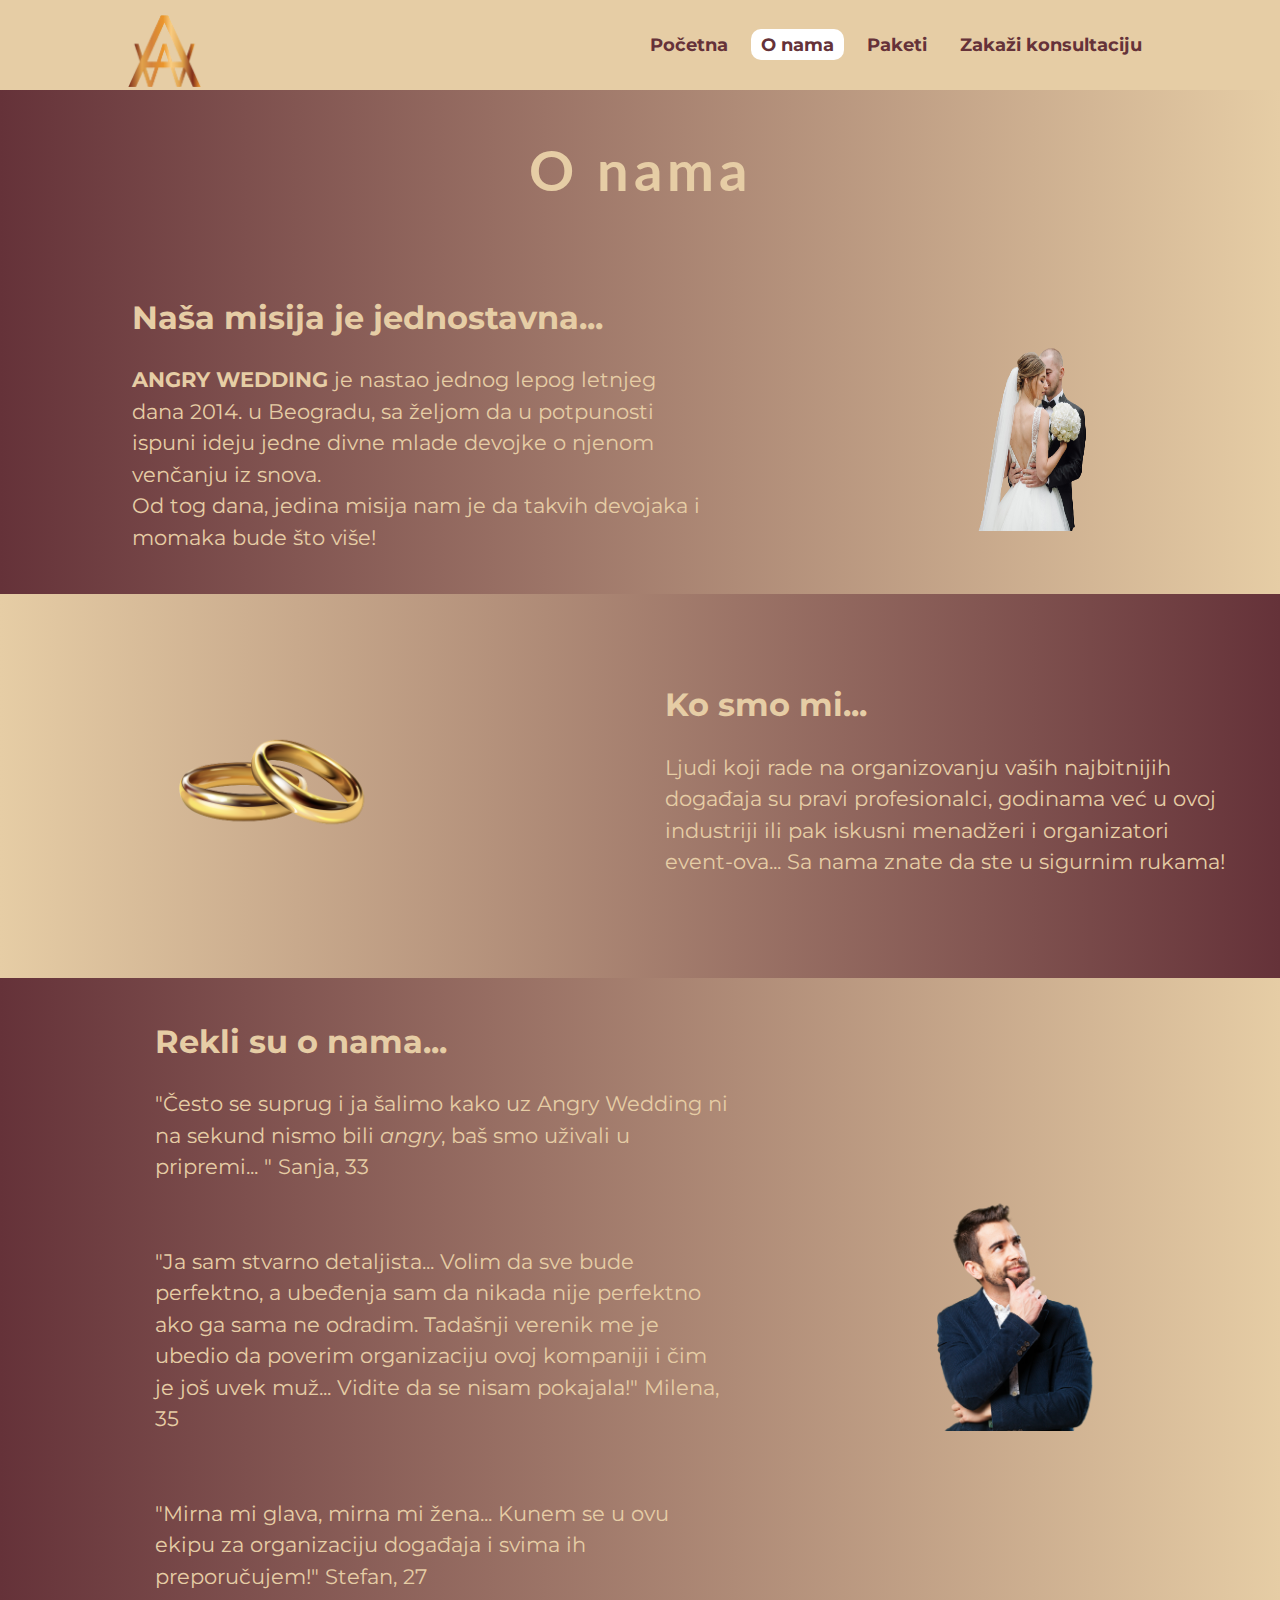
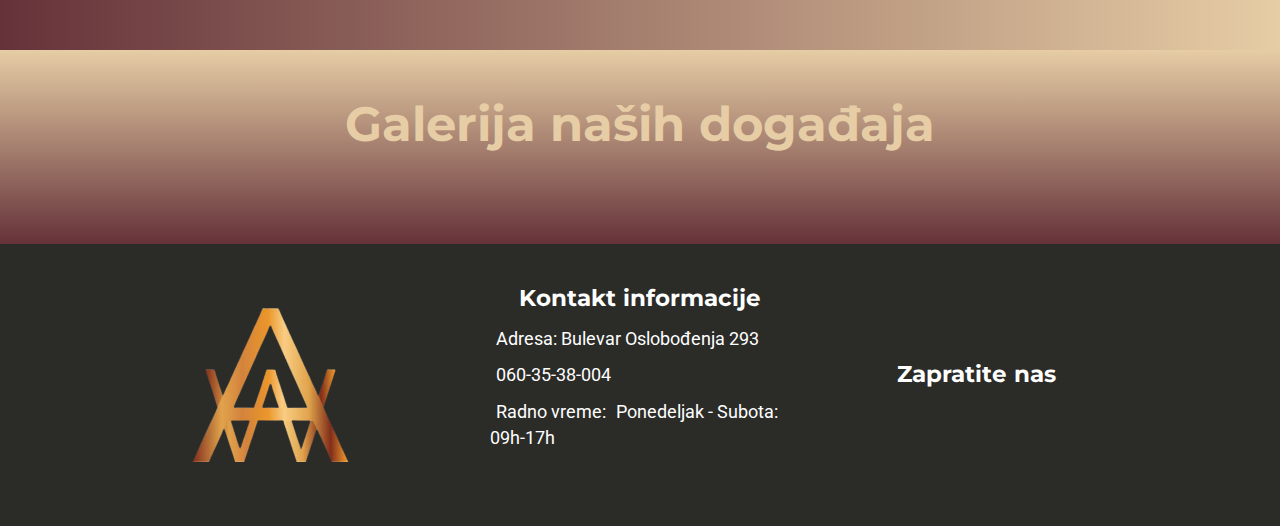
==== pages/o-nama.html @ b54315ca "Pocetna, O nama i Pkaeti stranice" ====
<!DOCTYPE html>
<html lang="en">
<head>
    <meta charset="UTF-8">
    <meta http-equiv="X-UA-Compatible" content="IE=edge">
    <meta name="viewport" content="width=device-width, initial-scale=1.0">
    <title>O nama | Angry Wedding </title>
    <link rel="shortcut icon" type="image/jpg" href="img/logo.png" />
    <link rel="stylesheet" href="../css/style.css" />

     <!-- SlidesJS Required (if responsive): Sets the page width to the device width. -->
     <meta name="viewport" content="width=device-width">
     <!-- End SlidesJS Required -->
    <!-- Sta je ovo i ovo ispod? -->

    <script src="./js/jquery-3.5.1.min.js"></script>
    <script src='https://kit.fontawesome.com/a076d05399.js'></script>

    <!-- SlidesJS Optional: If you'd like to use this design -->

    <style>
        body {
            -webkit-font-smoothing: antialiased;
            font: normal 15px/1.5 "Helvetica Neue", Helvetica, Arial, sans-serif;
            color: #333;
        }

        #slides {
            display: none
        }

        #slides .slidesjs-navigation {
            margin-top: 3px;
        }

        #slides .slidesjs-previous {
            margin-right: 5px;
            float: left;
        }

        #slides .slidesjs-next {
            margin-right: 5px;
            float: left;
        }

        .slidesjs-pagination {
            margin: 6px 0 0;
            float: right;
            list-style: none;
        }

        .slidesjs-pagination li {
            float: left;
            margin: 0 1px;
        }

        .slidesjs-pagination li a {
            display: block;
            width: 13px;
            height: 0;
            padding-top: 13px;
            background-image: url(img/pagination.png);
            background-position: 0 0;
            float: left;
            overflow: hidden;
        }

        .slidesjs-pagination li a.active,
        .slidesjs-pagination li a:hover.active {
            background-position: 0 -13px
        }

        .slidesjs-pagination li a:hover {
            background-position: 0 -26px
        }

        #slides a:link,
        #slides a:visited {
            color: #333
        }

        #slides a:hover,
        #slides a:active {
            color: #9e2020
        }

        .navbar {
            overflow: hidden;
            margin-top: 0;
        }
    </style>
    <!-- End SlidesJS Optional-->

    <!-- SlidesJS Required: These styles are required if you'd like a responsive slideshow -->
    <style>
        #slides {
            display: none
        }

        .container {
            margin: 0 auto
        }

        /* For tablets & smart phones */

        @media (max-width: 767px) {
            body {
                padding-left: 0px;
                padding-right: 0px;
            }

            .container {
                width: auto
            }
        }

        /* For smartphones */

        @media (max-width: 480px) {
            .container {
                width: auto
            }
        }

        /* For smaller displays like laptops */

        @media (min-width: 768px) and (max-width: 979px) {
            .container {
                width: 724px
            }
        }

        /* For larger displays */

        @media (min-width: 1200px) {
            .container {
                width: 1170px
            }
        }
    </style>
    <!-- SlidesJS Required: -->

</head>
<body>
    <!----------------- Navbar ----------------->
    <nav>
        <div class="logo">
            <a href="./index.html"><img src="/img/logoAW.png" alt="wedding-logo" /></a>
        </div>
        <ul class="menu">
            <li><a href="../index.html">Početna</a></li>
            <li><a href="#" class="active">O nama</a></li>
            <li><a href="../pages/paketi.html">Paketi</a></li>
            <li><a href="../pages/zakaži-konsultaciju.html">Zakaži konsultaciju</a></li>
        </ul>
        <a href="#" class="icon" onclick="myFunction()">&#x2630;</a>
    </nav>
    <!----------------- End of navbar ----------------->

    <!----------------- First section ----------------->
    <div class="div1onama">
        <h1>O nama</h1>
        <br>
        <div class="container1onama">
            <div class="container11onama">
                <h2 id="h21Div1onama">Naša misija je jednostavna...</h2>
                <br>
                <p id="p1Div1onama"><b>ANGRY WEDDING</b> je nastao jednog lepog letnjeg dana 2014. u Beogradu, sa željom
                da u potpunosti ispuni ideju jedne divne mlade devojke o njenom venčanju iz snova. <br> Od tog dana, jedina misija nam je da takvih devojaka i momaka bude što više!
                </p>
            </div>

            <div class="container12onama">
                <img src="/img/beautiful-couple-posing-their-wedding-day-removebg-preview.png">
            </div>

        </div>
    </div>
    <!----------------- End of first section ----------------->

    <!----------------- Second section ----------------->
    <div class="div2onama">
        <div class="container2onama">
            <div class="container22onama">
                <img src="/img/519-removebg-preview.png">
            </div>
            <div class="container21onama">
                <h2 id="h21Div2onama">Ko smo mi...</h2>
                <p id="p1Div2onama">
                    Ljudi koji rade na organizovanju vaših najbitnijih događaja su pravi profesionalci,
                    godinama već u ovoj industriji ili pak iskusni menadžeri i organizatori event-ova...
                    Sa nama znate da ste u sigurnim rukama!
            </div>

        </div>
    </div>
    <!----------------- End of second section ----------------->

    <!----------------- Third section ----------------->
    <div class="div3onama">

        <div class="container3onama">
            <div class="container31onama">
                <h2 id="h21Div3onama">Rekli su o nama...</h2>
                <br>
                <p id="p1Div3onama">
                   "Često se suprug i ja šalimo kako uz Angry Wedding ni na sekund nismo bili <i>angry</i>,
                   baš smo uživali u pripremi... " Sanja, 33
                   <br><br><br>
                   "Ja sam stvarno detaljista... Volim da sve bude perfektno, a ubeđenja sam da nikada nije perfektno ako ga sama ne odradim.
                   Tadašnji verenik me je ubedio da poverim organizaciju ovoj kompaniji i čim je još uvek muž... Vidite da se nisam pokajala!" Milena, 35
                    <br><br><br>
                    "Mirna mi glava, mirna mi žena... Kunem se u ovu ekipu za organizaciju događaja i svima ih preporučujem!" Stefan, 27
                
                </p>
            </div>
            <div class="container32onama">
                <img src="/img/serious-man-thinking-removebg-preview.png">
            </div>


        </div>
    </div>
    <!----------------- End of third section ----------------->

    <!----------------- Fourth section ----------------->
    <div class="div4onama">
        <h2 id="h21Div4onama">Galerija naših događaja</h2>
        <!-- SlidesJS Required: Start Slides -->
        <!-- The container is used to define the width of the slideshow -->
        <div class="container">
            <div id="slides">
                <img src="/img/galerija1.jpg">
                <img src="/img/galerija2.jpg">
                <img src="/img/galerija3.jpg">
                <img src="/img/galerija4.jpg">

                <a href="#" class="slidesjs-previous slidesjs-navigation"><i class="fas fa-chevron-left"></i></a>
                <a href="#" class="slidesjs-next slidesjs-navigation"><i class="fas fa-chevron-right"></i></a>
            </div>
        </div>

        <br><br>
        <!-- End SlidesJS Required: Start Slides -->

    </div>
    <!----------------- End of fourth section ----------------->

   <!----------------- Footer ----------------->
   <footer>
    <div class="footer-container">
        <div class="col col-flex">  
            <img class="img-footer" src="/img/logoAW.png" alt="angryWedding-logo">
        </div>
        <div class="col col-contact col-flex1">
            <h2>Kontakt informacije</h2>
            <ul class="list-footer">
                <li>
                    <i class="fa fa-map-marker-alt"></i>
                    <span>Adresa: Bulevar Oslobođenja 293</span> 
                </li>
                <li>
                    <i class="fa fa-phone-alt"></i>
                    <span><a href="tel:+3816503538004">060-35-38-004</a></span>
                </li>
                <li>
                    <i class="fa fa-clock"></i>
                    <span>Radno vreme: <span>Ponedeljak - Subota: 09h-17h<br><span style="padding-left: 39%;"></span></span>
                </span>
                    
                </li>
            </ul>
        </div> 
        <div class="col col-flex1">
            <h2>Zapratite nas</h2>
            <div class="col-flex full">
                <a href="https://www.facebook.com/" target="_blank"><i
          class="fab fa-facebook-square icon fa-2x" ></i></a>
                <a href="https://www.instagram.com/" target="_blank"><i
          class="fab fa-instagram icon fa-2x"></i></a>
                <a href="https://www.twitter.com/" target="_blank"><i class="fab fa-twitter-square icon fa-2x"></i></a>
                <a href="https://www.youtube.com/" target="_blank"><i class="fab fa-youtube-square icon fa-2x"></i></a>
            </div>
        </div>
    </div>
                
</footer>
<!----------------- End of footer ----------------->

<!-- SlidesJS Required: Initialize SlidesJS with a jQuery doc ready -->
<script>
    $(function () {
        $('#slides').slidesjs({
            width: 940,
            height: 528,
            navigation: false
        });
    });
</script>
<!-- End SlidesJS Required -->

<script src="./js/main.js"></script>

</body>

</html>
---- css/style.css ----
@import url('https://fonts.googleapis.com/css2?family=Montserrat&display=swap');
@import url('https://fonts.googleapis.com/css2?family=Roboto&display=swap');
@import url('https://fonts.googleapis.com/css2?family=Open+Sans&display=swap');
@import url('https://fonts.googleapis.com/css2?family=Lato&display=swap');
* {
    margin: 0;
    padding: 0;
    box-sizing: border-box;
}

/* ================================NAVBAR====================================== */

nav {
    display: flex;
    justify-content: space-between;
    align-items: center;
    padding: 0 10%;
    position: sticky;
    top: 0;
    height: 10vh;
    background-color: #e6cda5;
    z-index: 11;
}

.logo img {
    cursor: pointer;
    min-height: 10vh;
    max-height: 10vh;
    padding-top: 20%;
}

.menu {
    width: 40vw;
    display: flex;
    justify-content: space-between;
    align-items: center;
}

.menu li {
    font-family: 'Montserrat', sans-serif;
    font-weight: 700;
    font-size: 1.1rem;
    list-style: none;
}

.menu li a {
    text-decoration: none;
    color: #653239;
    transition: .5s;
    padding: 5px 10px;
    border-radius: 10px;
}

.menu li a.active,
.menu li a:hover {
    background:#fff;
    color: #653239;
}

nav .icon {
    display: none;
}

/* ================================ KRAJ NAVBAR ====================================== */

/* ================================ INDEX.HTML ====================================== */

/* ---------- First section ---------- */

.section1 {
    width: 100%;
    height: 100vh;
    display: flex;
    justify-content: center;
    background: url('../img/background.jpg');
    background-size: cover;
    background-repeat: no-repeat;
    background-position: auto;
}

.left {
    flex: 1;
    display: flex;
    justify-content: center;
    flex-direction: column;
    padding-left: 10%;
}

.text {
    font-family: 'Montserrat', sans-serif;
    background: #e6cda5; opacity:0.8;
    color: rgb(9, 9, 9);
    font-size: 2.5rem;
    font-weight: 600;
    letter-spacing: 1px;
    text-shadow: 2px 2px rgba(255, 255, 255, 0.2);
}

.btnFirstSection {
    width: 20%;
    margin-top: 4%;
    font-size: 1.9rem;
    padding: 0.5rem 2rem;
    font-family: 'Montserrat', sans-serif;
    font-weight: 600;
    letter-spacing: 0.1rem;
    border-radius: 10px;
    border: none;
    background-color: #e6cda5;
}

.btnFirstSection:hover {
    border: 1px solid rgb(90, 90, 90);
    background-color: #fff;
    box-shadow: 0px 1px 1px 1px rgb(151, 150, 150);
    cursor: pointer;
    transform: scale(1.1);
    transition-duration: 0.5s;
}

button a {
    text-decoration: none;
    color: #653239;
}

/* ---------- End of first section ---------- */

/* ---------- Second section ---------- */

.section2 h1 {
    font-size: 2.5rem;
    text-align: center;
    padding-top: 5%;
    padding-bottom: 5%;
    font-family: 'Roboto', sans-serif;
    letter-spacing: 0.3rem;
}

.container2 {
    max-width: 100vw;
    height: auto;
    display: flex;
    justify-content: space-between;
    align-items: center;
    z-index: 1;
    padding-left: 10%;
    padding-right: 10%;
    margin-bottom: 5%;
    flex-wrap: wrap;
}

.card {
    display: flex;
    justify-content: center;
    flex-direction: column;
    align-items: center;
    border-radius: 20px;
    background-color: #e6cda5;
}

.card img {
    padding: 5%;
    border-radius: 2rem;
}

.card h2 {
    padding: 10% 0;
    font-family: 'Montserrat', sans-serif;
    font-size: 1.7rem;
}

/* ---------- End of second section ---------- */

/* ---------- Third section ---------- */

.section3 {
    height: max-content;
    background-color:#e6cda5;
}

.container3 {
    display: flex;
    justify-content: space-around;
    align-items: center;
    flex-direction: row;
    padding-left: 10%;
    padding-bottom: 5%;
    flex-wrap: wrap;
}

.section3 h1 {
    font-size: 3rem;
    text-align: center;
    font-family: 'Lato', sans-serif;
    letter-spacing: 0.3rem;
    padding-bottom: 5%;
    padding-top: 5%;
}

.contact {
    width: 25%;
}

.contact form {
    display: flex;
    flex-direction: column;
    justify-content: space-between;
    align-items: flex-start;
}

.input , #contact-name{
    border: none;
    border-bottom: 1px solid #000;
    width: 100%;
    line-height: 1.7rem;
    font-size: 1.3rem;
    background-color: transparent;
}

.input:focus {
    outline: none;
    background: linear-gradient(0deg, rgba(177, 113, 219, .35) 2%, rgba(177, 113, 219, .30) 48%, rgba(177, 113, 219, .25) 100%);
    border-radius: 5px;
}

.contact form label {
    font-size: 1.3rem;
    margin-top: 5%;
    margin-bottom: 2%;
    font-family: 'Montserrat', sans-serif;
}

.contact form textarea {
    resize: none;
    background-color: #cacaca;
    border: none;
    border-radius: 10px;
    outline: none;
    font-size: 1.5rem;
    padding: 5%;
}

.btnContact {
    margin: auto;
    margin-top: 5%;
    padding: 3% 20%;
    border-radius: 10px;
    border: 1px solid #000;
    text-transform: uppercase;
    transition: color 0.3s, background-color 0.3s;
    font-size: 1.2rem;
    font-family: 'Montserrat', sans-serif;
    font-weight: 600;
    letter-spacing: 0.2rem;
    cursor: pointer;
}

.btnContact:hover {
    background-color: rgb(1, 182, 16);
    color: #000;
}

.map {
    display: flex;
    flex-direction: column;
    align-content: flex-start;
    align-items: center;
}

.map h2 {
    text-align: center;
    font-family: 'Montserrat', sans-serif;
    margin-bottom: 5%;
    padding-top: 0;
    font-size: 1.7rem;
}

/* ---------- End of third section ---------- */

/* ============================ KRAJ ZA INDEX.HTML======================== */

/* ========================== FOOTER ==================================*/

footer {
    height: max-content;
}

.footer-container {
    height: 100%;
    background-color: #2b2b28;
    display: flex;
    justify-content: space-between;
    align-items: center;
    padding: 3% 15%;
    color: #fff;
}

.col {
    width: 25%;
    height: 50%;
}

.col-flex {
    display: flex;
    justify-content: space-between;
    align-items: center;
}

.img-footer {
    width: 70%;
    height: 100%;
}

.list-footer {
    width: 67%;
}

.list-footer li {
    list-style: none;
    margin-bottom: 10px;
}

.list-footer li span {
    padding-left: 2%;
    font-family: 'Roboto', sans-serif;
    font-size: 1.1rem;
}

.list-footer li span a {
    text-decoration: none;
    color: #fff;
}

.icon {
    width: 100%;
    color: #fff;
    flex-basis: auto;
}

.full {
    padding-top: 5%;
    width: 80%;
}

.col-contact {
    flex-grow: 1.5;
}

.col-flex1 {
    display: flex;
    justify-content: center top;
    flex-direction: column;
    align-items: center;
}

.col h2 {
    margin-bottom: 10px;
    font-family: 'Montserrat', sans-serif;
}

/* ========================== KRAJ FOOTER ==================================*/

/* ========================= O-NAMA.HTML ============================ */

.div1onama{
    margin-top: 0;
    margin-bottom: 0;
    background-image: linear-gradient(90deg, #653239 0%, #e6cda5 100%);
    height: auto;
}
.div1onama h1{
    margin: 0;
    text-align: center;
    font-family: 'Lato', sans-serif;
    letter-spacing: 0.3rem;
    font-size: 3.5rem;
    color: #e6cda5;
    margin-bottom: 0;
    padding: 3% 0%;
}
.container1onama{
    display: flex;
    justify-content:space-around ;
    align-items: center;
    margin-top: 0;
    margin-left: 0;
    flex-wrap: wrap;
    margin-top: 0;
    max-height: 100%;
    min-width: 100%;
    max-width: 100%;
}
.container11onama{
    width:40%;
    height: 100%;
}
.container12onama img{
  width: 15rem;
  height: 15rem;
  padding-bottom: 8%;
}
#h21Div1onama{
    font-family: "Montserrat",sans-serif;
    padding-top:4% ;
    font-size: 32px;
    color: #e6cda5;
    margin-bottom: 0%;
}
#p1Div1onama{
    font-family: "Montserrat",sans-serif;
    font-size: 21px;
    color: #e6cda5;
    width: 45vw;
    margin-top:0px;
    padding-bottom: 8%;
}
.div2onama{
    background-image: linear-gradient(270deg, #653239 0%, #e6cda5 100%);
    margin: 0;
    margin-top: 0;
    height: auto;
}
.container2onama{
    display: flex;
    justify-content:space-evenly ;
    align-items: center;
    margin-top: 0;
    flex-wrap: wrap-reverse;

}
#h21Div2onama{
    font-family: "Montserrat",sans-serif;
    margin-top:0 ;
    margin-bottom: 4%;
    margin-left: 20%;
    font-size: 32px;
    color: #e6cda5;
    padding-top: 15%;
}  
.container2onama img{
    position: static;
    width: 15rem;
    height: 15rem;
    border-radius: 20px;   
}
#p1Div2onama{
    font-family: "Montserrat",sans-serif;
    margin-top:0 ;
    margin-left: 20%;
    font-size: 21px;
    width: 45vw;
    color: #e6cda5;
    padding-bottom: 50px;
    margin-bottom: 50px;
}
.div3onama{
    margin-top: 0;
    margin-bottom: 0;
    background-image: linear-gradient(90deg, #653239 0%, #e6cda5 100%);
    height: auto;
}
.container3onama {
    display: flex;
    justify-content:space-evenly ;
    align-items: center;
    margin-top: 0;
    flex-wrap: wrap;
}
.container3onama img{
    width: 15rem;
    height: 15rem;
}
#h21Div3onama{
    font-family: "Montserrat",sans-serif;
    margin-top: 0; 
    font-size: 32px;
    color: #e6cda5;
    padding-top: 7%;   
}
#p1Div3onama{
    font-family: "Montserrat",sans-serif;
    font-size: 21px;
    color: #e6cda5;
    width: 45vw;
    margin-bottom: 0;
    padding-bottom: 10%;
}
.div4onama{
    margin-top: 0;
    height: auto;
    background-image:linear-gradient(to top, #653239 0%, #e6cda5 100%);
}
#h21Div4onama{
    font-family: "Montserrat",sans-serif;
    text-align: center;
    font-size: 3rem;
    margin-top: 0;
    color: #e6cda5;
    padding: 3% 0;
}

/* ==================================== KRAJ ZA O-NAMA.HTML ======================================= */

/* ==================================== POCETAK PAKETI.HTML ======================================= */

.paketi-body {
    background-image: url("../img/soft-vintage-gradient-blur-background-with-pastel-colored-well-use-as-studio-room-product-presentation-banner.jpg");
    background-position: center;
    background-size: cover;
}

.paketi {
    text-align: center;
    font-family: 'Montserrat', sans-serif;
    letter-spacing: 0.3rem;
    font-size: 3rem;
    padding-top: 5vh;
}
.container-paketi {
    background: #e6cda5;
    display: flex;
    justify-content: space-around;
    align-items: center;
    flex-direction: row;
    margin: 5% 15%;
    border-radius: 10px;
    height: 450px;
}

.container-paketi img {
    width: 30%;
    margin: 30% 0;
}

.desc {
    display: flex;
    justify-content: right;
    align-items: flex-start;
    flex-direction: column;
    width: 60%;
}

.desc h2 {
    font-family: "Montserrat", sans-serif;
    font-size: 2rem;
    color: #653239;
    letter-spacing: 0.3rem  ;
}

.desc p {
    font-family: "Montserrat", sans-serif;
    font-size: 1.4rem;
    padding: 4% 0;
    color: #653239;
}

.desc button {
    font-family: "Montserrat", sans-serif;
    font-size: 1.2rem;
    font-weight: 600;
    padding: 1.5% 4%;
    border-radius: 10px;
    border: none;
    outline: none;
    cursor: pointer;
    background: #653239;
}

.desc button:hover {
    background: #000;
    border: 1px solid #000;
    transform: scale(1.1);
    transition-duration: 0.5s;
}

.desc button a {
    text-decoration: none;
    color: #e6cda5;
}

/* ==================================== KRAJ PAKETI.HTML ======================================= */
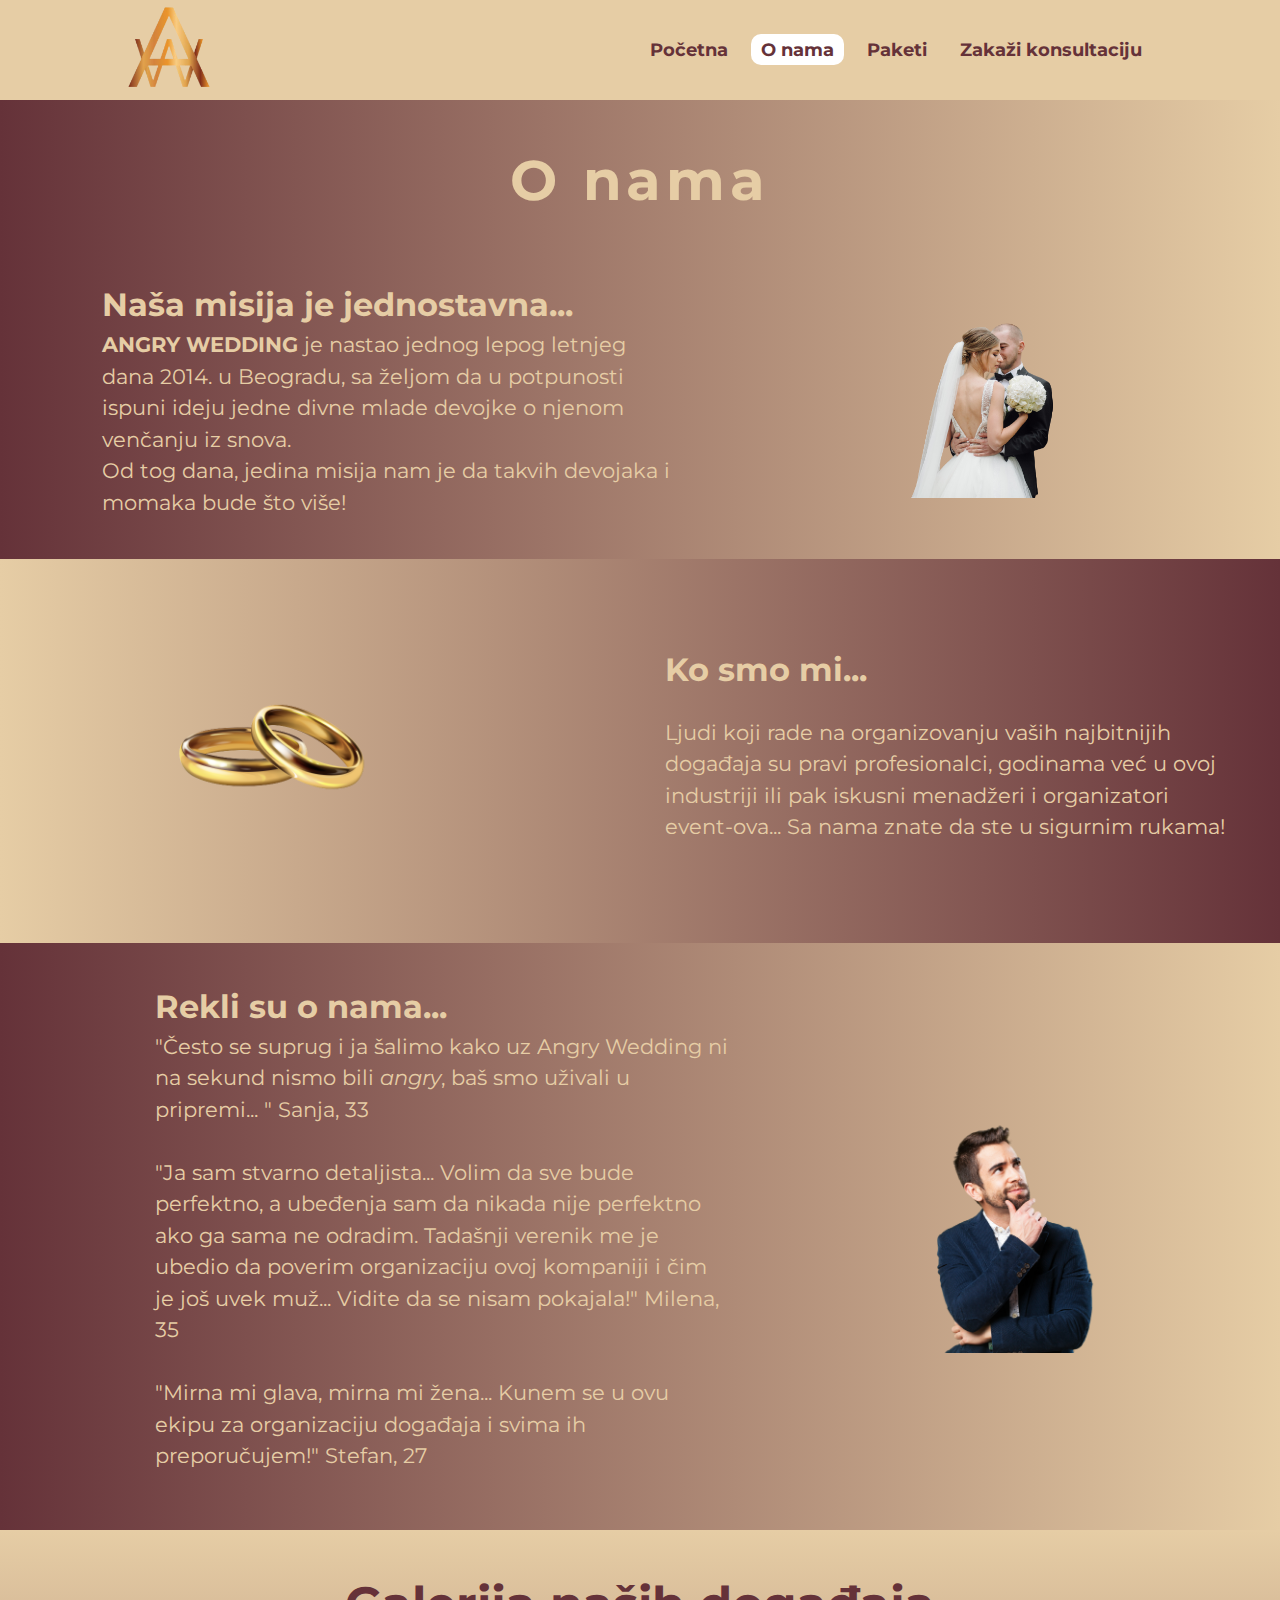
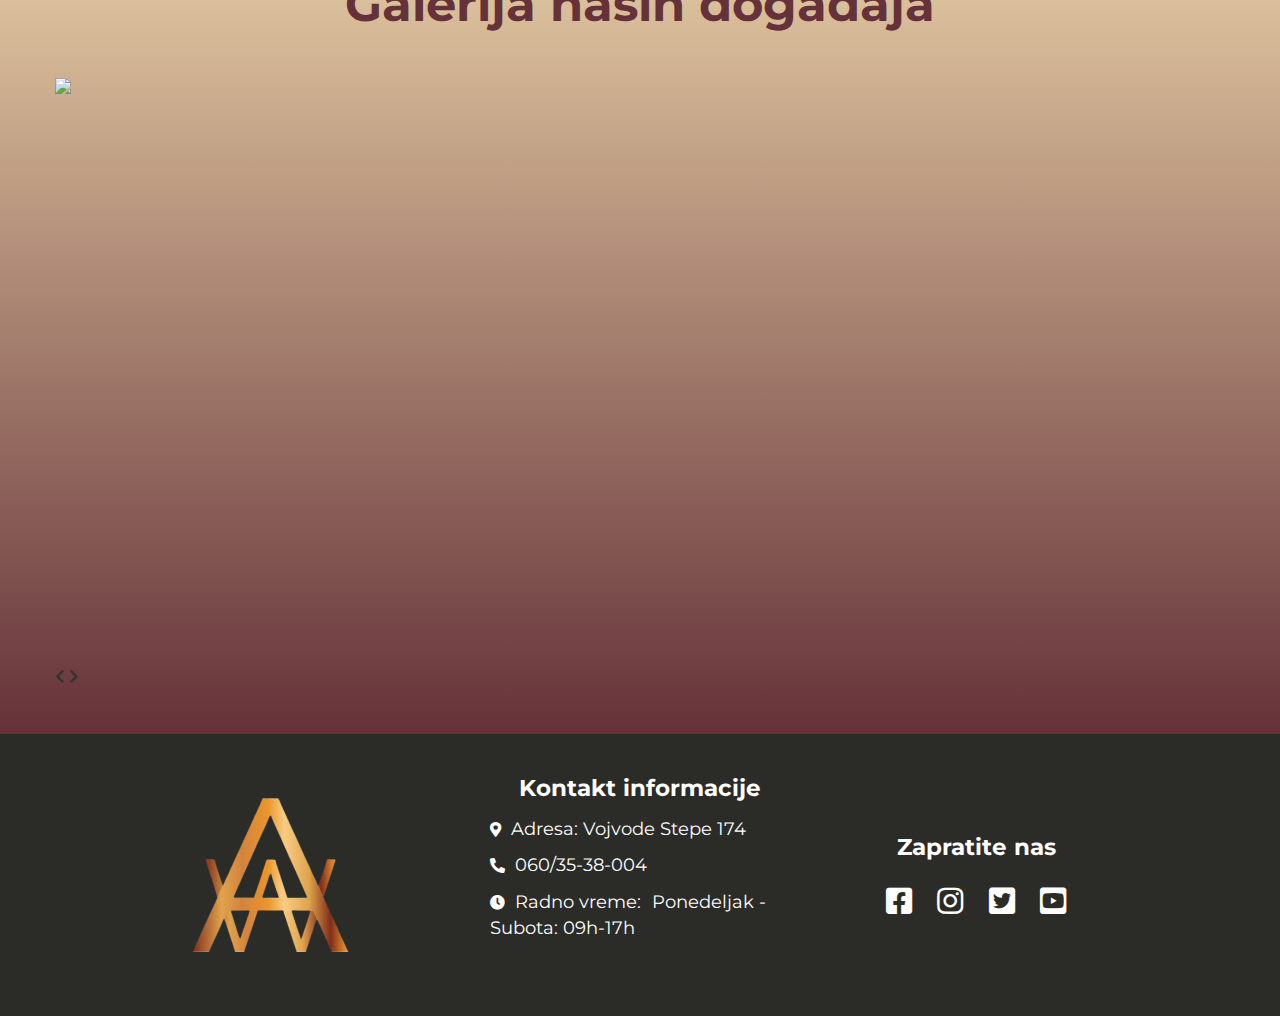
==== commit b61dbef5: "Zavrsen ceo sajt" ====
--- a/pages/o-nama.html
+++ b/pages/o-nama.html
@@ -5,15 +5,16 @@
     <meta http-equiv="X-UA-Compatible" content="IE=edge">
     <meta name="viewport" content="width=device-width, initial-scale=1.0">
     <title>O nama | Angry Wedding </title>
-    <link rel="shortcut icon" type="image/jpg" href="img/logo.png" />
+    <link rel="shortcut icon" type="image/jpg" href="../img/logoAW.png" />
     <link rel="stylesheet" href="../css/style.css" />
-
-     <!-- SlidesJS Required (if responsive): Sets the page width to the device width. -->
-     <meta name="viewport" content="width=device-width">
-     <!-- End SlidesJS Required -->
-    <!-- Sta je ovo i ovo ispod? -->
-
-    <script src="./js/jquery-3.5.1.min.js"></script>
+    <link rel="stylesheet" href="https://pro.fontawesome.com/releases/v5.10.0/css/all.css" />
+    <script src="https://code.jquery.com/jquery-3.6.3.min.js" integrity="sha256-pvPw+upLPUjgMXY0G+8O0xUf+/Im1MZjXxxgOcBQBXU=" crossorigin="anonymous"></script>
+
+    <!-- SlidesJS Required (if responsive): Sets the page width to the device width. -->
+    <meta name="viewport" content="width=device-width">
+    <!-- End SlidesJS Required -->
+
+    <script src="../js/jquery-3.6.3.min.js"></script>
     <script src='https://kit.fontawesome.com/a076d05399.js'></script>
 
     <!-- SlidesJS Optional: If you'd like to use this design -->
@@ -142,29 +143,31 @@
 
 </head>
 <body>
-    <!----------------- Navbar ----------------->
+    <!-- ------ --> 
     <nav>
         <div class="logo">
-            <a href="./index.html"><img src="/img/logoAW.png" alt="wedding-logo" /></a>
+            <a href="./index.html"><img class="nav-logo" src="/img/logoAW.png" alt="wedding-logo" /></a>
         </div>
         <ul class="menu">
-            <li><a href="../index.html">Početna</a></li>
-            <li><a href="#" class="active">O nama</a></li>
-            <li><a href="../pages/paketi.html">Paketi</a></li>
-            <li><a href="../pages/zakaži-konsultaciju.html">Zakaži konsultaciju</a></li>
+            <li><a class="nav-link" href="../index.html">Početna</a></li>
+            <li><a href="#" class="nav-link active">O nama</a></li>
+            <li><a class="nav-link" href="../pages/paketi.html">Paketi</a></li>
+            <li><a class="nav-link" href="../pages/zakaži-konsultaciju.html">Zakaži konsultaciju</a></li>
         </ul>
-        <a href="#" class="icon" onclick="myFunction()">&#x2630;</a>
+        <div id="hamburger">
+            <span class="bar"></span>
+            <span class="bar"></span>
+            <span class="bar"></span>
+        </div>
     </nav>
-    <!----------------- End of navbar ----------------->
-
-    <!----------------- First section ----------------->
+    <!-- ------ --> 
+
+    <!-- ------ --> 
     <div class="div1onama">
         <h1>O nama</h1>
-        <br>
         <div class="container1onama">
             <div class="container11onama">
                 <h2 id="h21Div1onama">Naša misija je jednostavna...</h2>
-                <br>
                 <p id="p1Div1onama"><b>ANGRY WEDDING</b> je nastao jednog lepog letnjeg dana 2014. u Beogradu, sa željom
                 da u potpunosti ispuni ideju jedne divne mlade devojke o njenom venčanju iz snova. <br> Od tog dana, jedina misija nam je da takvih devojaka i momaka bude što više!
                 </p>
@@ -176,9 +179,9 @@
 
         </div>
     </div>
-    <!----------------- End of first section ----------------->
-
-    <!----------------- Second section ----------------->
+    <!-- ------ --> 
+
+    <!-- ------ --> 
     <div class="div2onama">
         <div class="container2onama">
             <div class="container22onama">
@@ -194,22 +197,20 @@
 
         </div>
     </div>
-    <!----------------- End of second section ----------------->
-
-    <!----------------- Third section ----------------->
+    <!-- ------ --> 
+
+    <!-- ------ --> 
     <div class="div3onama">
 
         <div class="container3onama">
             <div class="container31onama">
                 <h2 id="h21Div3onama">Rekli su o nama...</h2>
-                <br>
                 <p id="p1Div3onama">
-                   "Često se suprug i ja šalimo kako uz Angry Wedding ni na sekund nismo bili <i>angry</i>,
-                   baš smo uživali u pripremi... " Sanja, 33
-                   <br><br><br>
+                   "Često se suprug i ja šalimo kako uz Angry Wedding ni na sekund nismo bili <i>angry</i>, baš smo uživali u pripremi... " Sanja, 33
+                   <br><br>
                    "Ja sam stvarno detaljista... Volim da sve bude perfektno, a ubeđenja sam da nikada nije perfektno ako ga sama ne odradim.
                    Tadašnji verenik me je ubedio da poverim organizaciju ovoj kompaniji i čim je još uvek muž... Vidite da se nisam pokajala!" Milena, 35
-                    <br><br><br>
+                    <br><br>
                     "Mirna mi glava, mirna mi žena... Kunem se u ovu ekipu za organizaciju događaja i svima ih preporučujem!" Stefan, 27
                 
                 </p>
@@ -221,19 +222,19 @@
 
         </div>
     </div>
-    <!----------------- End of third section ----------------->
-
-    <!----------------- Fourth section ----------------->
+    <!-- ------ --> 
+
+    <!-- ------ --> 
     <div class="div4onama">
         <h2 id="h21Div4onama">Galerija naših događaja</h2>
         <!-- SlidesJS Required: Start Slides -->
         <!-- The container is used to define the width of the slideshow -->
         <div class="container">
             <div id="slides">
-                <img src="/img/galerija1.jpg">
-                <img src="/img/galerija2.jpg">
-                <img src="/img/galerija3.jpg">
-                <img src="/img/galerija4.jpg">
+                <img src="../img/galerija1.jpg">
+                <img src="../img/galerija2.jpg">
+                <img src="../img/galerija3.jpg">
+                <img src="../img/galerija4.jpg">
 
                 <a href="#" class="slidesjs-previous slidesjs-navigation"><i class="fas fa-chevron-left"></i></a>
                 <a href="#" class="slidesjs-next slidesjs-navigation"><i class="fas fa-chevron-right"></i></a>
@@ -244,24 +245,24 @@
         <!-- End SlidesJS Required: Start Slides -->
 
     </div>
-    <!----------------- End of fourth section ----------------->
-
-   <!----------------- Footer ----------------->
+    <!-- ------ --> 
+
+   <!-- ------ --> 
    <footer>
     <div class="footer-container">
         <div class="col col-flex">  
-            <img class="img-footer" src="/img/logoAW.png" alt="angryWedding-logo">
+            <img class="img-footer" src="../img/logoAW.png" alt="angryWedding-logo">
         </div>
         <div class="col col-contact col-flex1">
             <h2>Kontakt informacije</h2>
             <ul class="list-footer">
                 <li>
                     <i class="fa fa-map-marker-alt"></i>
-                    <span>Adresa: Bulevar Oslobođenja 293</span> 
+                    <span>Adresa: Vojvode Stepe 174</span> 
                 </li>
                 <li>
                     <i class="fa fa-phone-alt"></i>
-                    <span><a href="tel:+3816503538004">060-35-38-004</a></span>
+                    <span>060/35-38-004</span>
                 </li>
                 <li>
                     <i class="fa fa-clock"></i>
@@ -285,21 +286,21 @@
     </div>
                 
 </footer>
-<!----------------- End of footer ----------------->
+<!-- ------ --> 
 
 <!-- SlidesJS Required: Initialize SlidesJS with a jQuery doc ready -->
 <script>
     $(function () {
         $('#slides').slidesjs({
-            width: 940,
-            height: 528,
+            width: 200,
+            height: 100,
             navigation: false
         });
     });
 </script>
 <!-- End SlidesJS Required -->
 
-<script src="./js/main.js"></script>
+<script src="../js/main.js"></script>
 
 </body>
 
--- a/css/style.css
+++ b/css/style.css
@@ -1,11 +1,12 @@
 @import url('https://fonts.googleapis.com/css2?family=Montserrat&display=swap');
-@import url('https://fonts.googleapis.com/css2?family=Roboto&display=swap');
-@import url('https://fonts.googleapis.com/css2?family=Open+Sans&display=swap');
-@import url('https://fonts.googleapis.com/css2?family=Lato&display=swap');
 * {
     margin: 0;
     padding: 0;
     box-sizing: border-box;
+    font-family: 'Montserrat', sans-serif;
+}
+body {
+    position: relative;
 }
 
 /* ================================NAVBAR====================================== */
@@ -15,21 +16,21 @@
     justify-content: space-between;
     align-items: center;
     padding: 0 10%;
+    /* Kad ses skroluje da ostane gore zalepljeno */
     position: sticky;
     top: 0;
-    height: 10vh;
     background-color: #e6cda5;
     z-index: 11;
-}
-
-.logo img {
+    min-height: 100px;
+}
+
+.nav-logo {
     cursor: pointer;
-    min-height: 10vh;
-    max-height: 10vh;
-    padding-top: 20%;
+    height: 80px;
 }
 
 .menu {
+    /* viewport width - 40 unita sirine ekrana */
     width: 40vw;
     display: flex;
     justify-content: space-between;
@@ -37,13 +38,14 @@
 }
 
 .menu li {
-    font-family: 'Montserrat', sans-serif;
     font-weight: 700;
     font-size: 1.1rem;
+    /* Da nema bullet point */
     list-style: none;
 }
 
 .menu li a {
+    /* Da ne bude podvuceno */
     text-decoration: none;
     color: #653239;
     transition: .5s;
@@ -54,18 +56,25 @@
 .menu li a.active,
 .menu li a:hover {
     background:#fff;
-    color: #653239;
-}
-
-nav .icon {
+}
+
+#hamburger {
     display: none;
-}
-
-/* ================================ KRAJ NAVBAR ====================================== */
+    cursor: pointer;
+}
+
+.bar {
+    display: block;
+    width: 40px;
+    height: 5px;
+    margin: 8px auto;
+    transition: all 0.3s ease;
+    background-color: white;
+}
 
 /* ================================ INDEX.HTML ====================================== */
 
-/* ---------- First section ---------- */
+/* ----- */
 
 .section1 {
     width: 100%;
@@ -79,7 +88,6 @@
 }
 
 .left {
-    flex: 1;
     display: flex;
     justify-content: center;
     flex-direction: column;
@@ -87,21 +95,20 @@
 }
 
 .text {
-    font-family: 'Montserrat', sans-serif;
-    background: #e6cda5; opacity:0.8;
+    background: #e6cda5; 
+    opacity:0.8;
     color: rgb(9, 9, 9);
-    font-size: 2.5rem;
+    font-size: 1.7rem;
     font-weight: 600;
     letter-spacing: 1px;
-    text-shadow: 2px 2px rgba(255, 255, 255, 0.2);
+    padding: 20px 30px;
 }
 
 .btnFirstSection {
-    width: 20%;
+    width: 30%;
     margin-top: 4%;
-    font-size: 1.9rem;
-    padding: 0.5rem 2rem;
-    font-family: 'Montserrat', sans-serif;
+    font-size: 1.6rem;
+    padding: 0.8rem 2rem;
     font-weight: 600;
     letter-spacing: 0.1rem;
     border-radius: 10px;
@@ -110,12 +117,8 @@
 }
 
 .btnFirstSection:hover {
-    border: 1px solid rgb(90, 90, 90);
     background-color: #fff;
-    box-shadow: 0px 1px 1px 1px rgb(151, 150, 150);
     cursor: pointer;
-    transform: scale(1.1);
-    transition-duration: 0.5s;
 }
 
 button a {
@@ -123,29 +126,24 @@
     color: #653239;
 }
 
-/* ---------- End of first section ---------- */
-
-/* ---------- Second section ---------- */
+/* ----- */
 
 .section2 h1 {
     font-size: 2.5rem;
     text-align: center;
     padding-top: 5%;
     padding-bottom: 5%;
-    font-family: 'Roboto', sans-serif;
     letter-spacing: 0.3rem;
 }
 
 .container2 {
-    max-width: 100vw;
+    width: 100%;
     height: auto;
     display: flex;
     justify-content: space-between;
     align-items: center;
-    z-index: 1;
-    padding-left: 10%;
-    padding-right: 10%;
-    margin-bottom: 5%;
+    padding-left: 2%;
+    padding-right: 2%;
     flex-wrap: wrap;
 }
 
@@ -156,6 +154,7 @@
     align-items: center;
     border-radius: 20px;
     background-color: #e6cda5;
+    margin-bottom: 5%;
 }
 
 .card img {
@@ -165,13 +164,10 @@
 
 .card h2 {
     padding: 10% 0;
-    font-family: 'Montserrat', sans-serif;
     font-size: 1.7rem;
 }
 
-/* ---------- End of second section ---------- */
-
-/* ---------- Third section ---------- */
+/* ----- */
 
 .section3 {
     height: max-content;
@@ -183,7 +179,6 @@
     justify-content: space-around;
     align-items: center;
     flex-direction: row;
-    padding-left: 10%;
     padding-bottom: 5%;
     flex-wrap: wrap;
 }
@@ -191,7 +186,6 @@
 .section3 h1 {
     font-size: 3rem;
     text-align: center;
-    font-family: 'Lato', sans-serif;
     letter-spacing: 0.3rem;
     padding-bottom: 5%;
     padding-top: 5%;
@@ -205,7 +199,7 @@
     display: flex;
     flex-direction: column;
     justify-content: space-between;
-    align-items: flex-start;
+    align-items: flex-start ;
 }
 
 .input , #contact-name{
@@ -219,7 +213,6 @@
 
 .input:focus {
     outline: none;
-    background: linear-gradient(0deg, rgba(177, 113, 219, .35) 2%, rgba(177, 113, 219, .30) 48%, rgba(177, 113, 219, .25) 100%);
     border-radius: 5px;
 }
 
@@ -227,7 +220,6 @@
     font-size: 1.3rem;
     margin-top: 5%;
     margin-bottom: 2%;
-    font-family: 'Montserrat', sans-serif;
 }
 
 .contact form textarea {
@@ -236,7 +228,7 @@
     border: none;
     border-radius: 10px;
     outline: none;
-    font-size: 1.5rem;
+    font-size: 1.3rem;
     padding: 5%;
 }
 
@@ -247,9 +239,7 @@
     border-radius: 10px;
     border: 1px solid #000;
     text-transform: uppercase;
-    transition: color 0.3s, background-color 0.3s;
     font-size: 1.2rem;
-    font-family: 'Montserrat', sans-serif;
     font-weight: 600;
     letter-spacing: 0.2rem;
     cursor: pointer;
@@ -269,15 +259,10 @@
 
 .map h2 {
     text-align: center;
-    font-family: 'Montserrat', sans-serif;
     margin-bottom: 5%;
     padding-top: 0;
-    font-size: 1.7rem;
-}
-
-/* ---------- End of third section ---------- */
-
-/* ============================ KRAJ ZA INDEX.HTML======================== */
+    font-size: 1.4rem;
+}
 
 /* ========================== FOOTER ==================================*/
 
@@ -322,19 +307,12 @@
 
 .list-footer li span {
     padding-left: 2%;
-    font-family: 'Roboto', sans-serif;
     font-size: 1.1rem;
-}
-
-.list-footer li span a {
-    text-decoration: none;
-    color: #fff;
 }
 
 .icon {
     width: 100%;
     color: #fff;
-    flex-basis: auto;
 }
 
 .full {
@@ -355,10 +333,7 @@
 
 .col h2 {
     margin-bottom: 10px;
-    font-family: 'Montserrat', sans-serif;
-}
-
-/* ========================== KRAJ FOOTER ==================================*/
+}
 
 /* ========================= O-NAMA.HTML ============================ */
 
@@ -368,16 +343,17 @@
     background-image: linear-gradient(90deg, #653239 0%, #e6cda5 100%);
     height: auto;
 }
+
 .div1onama h1{
     margin: 0;
     text-align: center;
-    font-family: 'Lato', sans-serif;
     letter-spacing: 0.3rem;
     font-size: 3.5rem;
     color: #e6cda5;
     margin-bottom: 0;
     padding: 3% 0%;
 }
+
 .container1onama{
     display: flex;
     justify-content:space-around ;
@@ -390,36 +366,39 @@
     min-width: 100%;
     max-width: 100%;
 }
+
 .container11onama{
     width:40%;
     height: 100%;
 }
+
 .container12onama img{
-  width: 15rem;
   height: 15rem;
   padding-bottom: 8%;
 }
+
 #h21Div1onama{
-    font-family: "Montserrat",sans-serif;
     padding-top:4% ;
     font-size: 32px;
     color: #e6cda5;
     margin-bottom: 0%;
 }
+
 #p1Div1onama{
-    font-family: "Montserrat",sans-serif;
     font-size: 21px;
     color: #e6cda5;
     width: 45vw;
     margin-top:0px;
     padding-bottom: 8%;
 }
+
 .div2onama{
     background-image: linear-gradient(270deg, #653239 0%, #e6cda5 100%);
     margin: 0;
     margin-top: 0;
     height: auto;
 }
+
 .container2onama{
     display: flex;
     justify-content:space-evenly ;
@@ -428,8 +407,8 @@
     flex-wrap: wrap-reverse;
 
 }
+
 #h21Div2onama{
-    font-family: "Montserrat",sans-serif;
     margin-top:0 ;
     margin-bottom: 4%;
     margin-left: 20%;
@@ -437,14 +416,15 @@
     color: #e6cda5;
     padding-top: 15%;
 }  
+
 .container2onama img{
     position: static;
     width: 15rem;
     height: 15rem;
     border-radius: 20px;   
 }
+
 #p1Div2onama{
-    font-family: "Montserrat",sans-serif;
     margin-top:0 ;
     margin-left: 20%;
     font-size: 21px;
@@ -453,12 +433,14 @@
     padding-bottom: 50px;
     margin-bottom: 50px;
 }
+
 .div3onama{
     margin-top: 0;
     margin-bottom: 0;
     background-image: linear-gradient(90deg, #653239 0%, #e6cda5 100%);
     height: auto;
 }
+
 .container3onama {
     display: flex;
     justify-content:space-evenly ;
@@ -466,40 +448,40 @@
     margin-top: 0;
     flex-wrap: wrap;
 }
+
 .container3onama img{
     width: 15rem;
     height: 15rem;
 }
+
 #h21Div3onama{
-    font-family: "Montserrat",sans-serif;
     margin-top: 0; 
     font-size: 32px;
     color: #e6cda5;
     padding-top: 7%;   
 }
+
 #p1Div3onama{
-    font-family: "Montserrat",sans-serif;
     font-size: 21px;
     color: #e6cda5;
     width: 45vw;
     margin-bottom: 0;
     padding-bottom: 10%;
 }
+
 .div4onama{
     margin-top: 0;
     height: auto;
     background-image:linear-gradient(to top, #653239 0%, #e6cda5 100%);
 }
+
 #h21Div4onama{
-    font-family: "Montserrat",sans-serif;
     text-align: center;
     font-size: 3rem;
     margin-top: 0;
-    color: #e6cda5;
+    color: #653239;
     padding: 3% 0;
 }
-
-/* ==================================== KRAJ ZA O-NAMA.HTML ======================================= */
 
 /* ==================================== POCETAK PAKETI.HTML ======================================= */
 
@@ -511,11 +493,11 @@
 
 .paketi {
     text-align: center;
-    font-family: 'Montserrat', sans-serif;
     letter-spacing: 0.3rem;
     font-size: 3rem;
     padding-top: 5vh;
 }
+
 .container-paketi {
     background: #e6cda5;
     display: flex;
@@ -541,21 +523,18 @@
 }
 
 .desc h2 {
-    font-family: "Montserrat", sans-serif;
     font-size: 2rem;
     color: #653239;
     letter-spacing: 0.3rem  ;
 }
 
 .desc p {
-    font-family: "Montserrat", sans-serif;
     font-size: 1.4rem;
     padding: 4% 0;
     color: #653239;
 }
 
 .desc button {
-    font-family: "Montserrat", sans-serif;
     font-size: 1.2rem;
     font-weight: 600;
     padding: 1.5% 4%;
@@ -568,9 +547,6 @@
 
 .desc button:hover {
     background: #000;
-    border: 1px solid #000;
-    transform: scale(1.1);
-    transition-duration: 0.5s;
 }
 
 .desc button a {
@@ -578,4 +554,930 @@
     color: #e6cda5;
 }
 
-/* ==================================== KRAJ PAKETI.HTML ======================================= */+/* ================= ZAKAZI-KONSULTACIJE.HTML ======================== */
+.pageKonsultacije {
+    background-image: linear-gradient(90deg, #653239 0%, #e6cda5 100%);
+    background-size: cover;
+    background-position: absolute;
+    background-repeat: no-repeat;
+    background-attachment: fixed;
+    margin: 0;
+}
+
+.form {
+    display: flex;
+    flex-direction: column;
+    justify-content: center;
+    align-items: center;
+    padding-top: 5%;
+    height: min-content;
+}
+
+.inputSpace {
+    display: flex;
+    flex-direction: column;
+    justify-content: center;
+    align-items: center;
+    width: 70%;
+}
+
+.hidden {
+    visibility: hidden;
+    height: 0;
+}
+
+input[type="text"], input[type="email"] {
+    background-color: transparent;
+    border: none;
+    border-bottom: 1px solid black;
+    width: 60%;
+    text-align: center;
+    line-height: 2rem;
+    letter-spacing: 0.1rem;
+}
+
+label {
+    font-size: 1.2rem;
+}
+
+input {
+    margin-bottom: 25px;
+}
+
+#div1,
+#div2,
+#div3,
+#div4 {
+    display: flex;
+    flex-direction: column;
+    justify-content: space-around;
+    align-items: center;
+    width: 50%;
+}
+
+.next {
+    border: none;
+    width: 50%;
+    margin: 5% 15%;
+    padding: 0.4rem 0;
+    border-radius: 6px;
+    background-color: #e6cda5;
+    color: #643239;
+    letter-spacing: 0.1rem;
+}
+
+.next:hover {
+    color: white;
+    background-color: #643239;
+    cursor: pointer;
+}
+
+#radioinputs {
+    display: flex;
+    flex-direction: column;
+    padding-top: 3%;
+    justify-content: space-between;
+    align-items: flex-start;
+    margin-bottom: 5%;
+}
+
+input[type="date"] {
+    background-color: transparent;
+    border: none;
+    border-bottom: 1px solid black;
+    width: 50%;
+    line-height: 2rem;
+    font-size: 1rem;
+}
+
+.submitSpace {
+    width: 100%;
+    display: flex;
+    align-items: center;
+    padding: 3% 0;
+    margin-bottom: 0;
+    background-color: transparent;
+}
+
+.submit {
+    border: none;
+    width: 40%;
+    padding: 0.7rem;
+    border: 1px solid rgb(78, 156, 58);
+    border-radius: 6px;
+    background-color: rgb(54, 112, 39);
+    color: white;
+    font-size: 1.2rem;
+    letter-spacing: 0.1rem;
+}
+
+.submit:hover {
+    color: white;
+    background-color: rgb(50, 134, 29);
+    cursor: pointer;
+}
+
+.tableSection {
+    display: flex;
+    flex-direction: column;
+    justify-content: center;
+    align-items: center;
+    background-color: transparent;
+    padding-bottom: 10%;
+}
+
+.tableSection h2 {
+    letter-spacing: 0.1rem;
+    font-size: 1.4rem;
+}
+
+.table tr th {
+    width: 20%;
+    padding: 1rem 0;
+    font-size: 1.1rem;
+}
+
+.table tr td {
+    text-align: center;
+    padding: 10px;
+    background-color: #e6cda5;
+    border-radius: 5px;
+    font-size: 1.1rem;
+}
+
+.error {
+    display: flex;
+    flex-direction: row;
+    justify-content: space-around;
+    font-size: 1.2rem;
+    padding: 2.5% 0;
+    margin: 2% 0;
+    background-color: rgb(255, 0, 0);
+    color: rgb(255, 255, 255);
+    border-radius: 1rem;
+    text-align: center;
+    width: 50%;
+}
+
+/* ========== MEDIA QUERY ================= */
+@media only screen and (max-width: 480px) {
+    /* NAVBAR */
+    .nav-logo {
+        max-height: 60px;
+    }
+    nav {
+        min-height: 80px;
+    }
+
+    .bar {
+        width: 30px;
+        height: 4px;
+    }
+
+    #hamburger {
+        display: block;
+        width: 20px;
+    }
+
+    #hamburger.active .bar:nth-child(2) {
+        opacity: 0;
+    }
+
+    #hamburger.active .bar:nth-child(1) {
+        transform: translateY(12px) rotate(45deg);
+    }
+
+    #hamburger.active .bar:nth-child(3) {
+        transform: translateY(-12px) rotate(-45deg);
+    }
+
+    .menu {
+        position: fixed;
+        left: -100%;
+        top: 80px;
+        flex-direction: column;
+        width: 100%;
+        text-align: center;
+        background-color: white;
+    }
+    .menu li {
+        margin: 10px 0;
+    }
+
+    .menu.active {
+        left: 0;
+    }
+
+    .nav-link {
+        font-size: 1.1rem;
+    }
+
+    /* FIRST SECTION */
+
+    .text {
+        font-size: 1.5rem;
+        padding: 20px;
+    }
+
+    .btnFirstSection {
+        font-size: 1.4rem;
+        width: 75%;
+    }
+
+    /* SECOND SECTION */
+    .section2 {
+        padding: 50px 0 30px 0;
+    }
+    .container2 {
+        padding: 0 20px;
+    }
+    .section2 h1 {
+        font-size: 1.5rem;
+        letter-spacing: 0;
+        padding: 0 10% 10% 10%;
+    }
+
+    .card h2 {
+        font-size: 1.3rem;
+        padding: 20px 0;
+    }
+
+    .card img {
+        max-width: 330px;
+    }
+
+    .card {
+        margin-bottom: 25px;
+        width: 100%;
+    }
+
+    /* THIRD SECTION */
+
+    .section3 h1 {
+        font-size: 1.7rem;
+        padding-top: 20px;
+    }
+
+    .container3 {
+        flex-direction: column;
+        align-items: center;
+        justify-content: center;
+        padding: 20px;
+    }
+    .contact {
+        width: 75%;
+    }
+
+    .contact form {
+        align-items: center;
+    }
+
+    .contact form label {
+        font-size: 1.1rem;
+    }
+
+    .input , #contact-name{
+        font-size: 1rem;
+        line-height: 1.2rem;
+    }
+
+    .contact form textarea {
+        font-size: 1rem;
+    }
+
+    .btnContact {
+        font-size: 1rem;
+        letter-spacing: 0.1rem;
+    }
+
+    .map {
+        margin-top: 60px;
+    }
+
+    .map iframe {
+        width: 80vw;
+    }
+
+    /* FOOTER */
+    .footer-container {
+        flex-direction: column;
+        justify-content: center;
+        padding: 30px 0;
+    }
+
+    .col-contact {
+        margin: 20px 0;
+    }
+
+    .img-footer {
+        width: 100px;
+    }
+
+    .col {
+        width: 100%;
+    }
+
+    .col-flex {
+        justify-content: center;
+    }
+
+    .col-flex h2 {
+        font-size: 1.2rem;
+    }
+
+    .list-footer li span {
+        font-size: 1rem;
+    }
+
+    .full {
+        display: flex;
+        justify-content: space-around;
+    }
+
+    /* O NAMA */
+    .div1onama {
+        background-color: #653239;
+        background-image: none;
+    }
+    .div1onama h1 {
+        font-size: 2.5rem;
+    }
+
+    .container11onama, .container2onama {
+        width: 100%;
+        padding: 0 25px;
+    }
+
+    #h21Div1onama {
+        font-size: 1.3rem;
+        margin-bottom: 20px;
+    }
+
+    .div2onama {
+        background-color: #e6cda5;
+        background-image: none;
+    }
+
+    #h21Div2onama {
+        color: #653239;
+        font-size: 1.3rem;
+        margin: 0 0 20px 0;
+    }
+
+    #p1Div1onama {
+        width: 100%;
+    }
+
+    #p1Div2onama {
+        width: 100%;
+        margin: 0;
+        color: #653239;
+    }
+
+    .div3onama {
+        background-color: #653239;
+        background-image: none;
+    }
+
+    .container3onama {
+        width: 100%;
+        padding: 0 25px;
+    }
+
+    .container31onama {
+        width: 100%;
+    }
+
+    #h21Div3onama {
+        font-size: 1.3rem;
+        margin-bottom: 20px;
+        padding-top: 15%;
+    }
+
+    #p1Div3onama {
+        width: 100%;
+    }
+
+    .div4onama {
+        padding-top: 20px;
+    }
+
+    #h21Div4onama {
+        font-size: 1.7rem;
+        color: #653239;
+    }
+
+    /* PAKETI */
+    .paketi {
+        font-size: 2rem;
+    }
+
+    .container-paketi {
+        flex-direction: column;
+        justify-content: center;
+        margin: 5%;
+        height: min-content;
+        padding: 20px;
+    }
+
+    .container-paketi img {
+        width: 80%;
+        margin: 0;
+        border-radius: 10px;
+    }
+
+    .desc {
+        justify-content: center;
+        align-items: center;
+        width: 100%;
+    }
+
+    .desc h2 {
+        font-size: 1.4rem;
+        font-weight: 700;
+        letter-spacing: 0.1rem;
+        margin-top: 20px;
+    }
+
+    .desc p {
+        font-size: 1rem;
+    }
+
+    .desc button {
+        font-size: 1.1rem;
+        padding: 10px;
+    }
+
+    /* KONSULTACIJE */
+    .inputSpace {
+        width: 100%;
+    }
+
+    .form {
+        padding-top: 30px;
+    }
+
+    #div1, #div2, #div3, #div4 {
+        width: 100%;
+    }
+
+    #radioinputs label {
+        font-size: 1rem;
+        line-height: 1.1rem;
+    }
+
+    .inputSpace label {
+        font-size: 1.1rem;
+    }
+
+    #div4 button {
+        width: 50%;
+        font-size: 1.1rem;
+    }
+
+    .tableSection h2 {
+        font-size: 1.1rem;
+        letter-spacing: 0.1rem;
+    }
+
+    .table tr th {
+        font-size: 1rem;
+    }
+
+    .table tr td {
+        font-size: 0.8rem;
+        padding: 5px;
+    }
+}
+
+@media only screen and (min-width: 480px)and (max-width: 768px) {
+    /* NAVBAR */
+    nav {
+        min-height: 100px;
+    }
+
+    #hamburger {
+        display: block;
+        width: 20px;
+        font-size: 3rem;
+    }
+    
+    #hamburger.active .bar:nth-child(2) {
+        opacity: 0;
+    }
+
+    #hamburger.active .bar:nth-child(1) {
+        transform: translateY(13px) rotate(45deg);
+    }
+
+    #hamburger.active .bar:nth-child(3) {
+        transform: translateY(-13px) rotate(-45deg);
+    }
+
+    .menu {
+        position: fixed;
+        left: -100%;
+        top: 100px;
+        gap: 0;
+        flex-direction: column;
+        width: 100%;
+        text-align: center;
+        background-color: white;
+    }
+    .menu li {
+        margin: 16px 0;
+    }
+
+    .menu.active {
+        left: 0;
+    }
+
+    /* INDEX */
+    .btnFirstSection {
+        width: 60%;
+        font-size: 1.2rem;
+    }
+
+    .section2 h1 {
+        font-size: 1.6rem;
+        letter-spacing: 0.1rem;
+    }
+
+    .container2 {
+        justify-content: center;
+    }
+
+    .container3 {
+        padding: 0;
+    }
+
+    .section3 h1 {
+        font-size: 1.7em;
+    }
+
+    .map {
+        margin: 60px 0;
+    }
+
+    .map iframe {
+        width: 80vw;
+    }
+
+    .contact {
+        width: 75%;
+    }
+
+    /* FOOTER */
+    .footer-container {
+        flex-direction: column;
+        justify-content: center;
+        padding: 30px 0;
+    }
+
+    .col-contact {
+        margin: 20px 0;
+    }
+
+    .img-footer {
+        width: 100px;
+    }
+
+    .col {
+        width: 100%;
+    }
+
+    .col-flex {
+        justify-content: center;
+    }
+
+    .col-flex h2 {
+        font-size: 1.2rem;
+    }
+
+    .list-footer li span {
+        font-size: 1rem;
+    }
+
+    .full {
+        display: flex;
+        justify-content: space-around;
+    }
+
+    /* O NAMA */
+    .div1onama {
+        background-color: #653239;
+        background-image: none;
+    }
+    .div1onama h1 {
+        font-size: 2.5rem;
+    }
+
+    .container11onama, .container2onama {
+        width: 100%;
+        padding: 0 25px;
+    }
+
+    #h21Div1onama {
+        font-size: 1.3rem;
+        margin-bottom: 20px;
+    }
+
+    .div2onama {
+        background-color: #e6cda5;
+        background-image: none;
+    }
+
+    #h21Div2onama {
+        color: #653239;
+        font-size: 1.3rem;
+        margin: 0 0 20px 0;
+    }
+
+    #p1Div1onama {
+        width: 100%;
+    }
+
+    #p1Div2onama {
+        width: 100%;
+        margin: 0;
+        color: #653239;
+    }
+
+    .div3onama {
+        background-color: #653239;
+        background-image: none;
+    }
+
+    .container3onama {
+        width: 100%;
+        padding: 0 25px;
+    }
+
+    .container31onama {
+        width: 100%;
+    }
+
+    #h21Div3onama {
+        font-size: 1.3rem;
+        margin-bottom: 20px;
+        padding-top: 15%;
+    }
+
+    #p1Div3onama {
+        width: 100%;
+    }
+
+    .div4onama {
+        padding-top: 20px;
+    }
+
+    #h21Div4onama {
+        font-size: 1.7rem;
+        color: #653239;
+    }
+
+    /* PAKETI */
+    .paketi {
+        font-size: 2rem;
+    }
+
+    .container-paketi {
+        flex-direction: column;
+        justify-content: center;
+        margin: 5%;
+        height: min-content;
+        padding: 20px;
+    }
+
+    .container-paketi img {
+        width: 80%;
+        margin: 0;
+        border-radius: 10px;
+    }
+
+    .desc {
+        justify-content: center;
+        align-items: center;
+        width: 100%;
+    }
+
+    .desc h2 {
+        font-size: 1.4rem;
+        font-weight: 700;
+        letter-spacing: 0.1rem;
+        margin-top: 20px;
+    }
+
+    .desc p {
+        font-size: 1rem;
+    }
+
+    .desc button {
+        font-size: 1.1rem;
+        padding: 10px;
+    }
+
+    /* KONSULTACIJE */
+    .inputSpace {
+        width: 100%;
+    }
+
+    .form {
+        padding-top: 30px;
+    }
+
+    #div1, #div2, #div3, #div4 {
+        width: 100%;
+    }
+
+    #radioinputs label {
+        font-size: 1rem;
+        line-height: 1.1rem;
+    }
+
+    .inputSpace label {
+        font-size: 1.1rem;
+    }
+
+    #div4 button {
+        width: 50%;
+        font-size: 1.1rem;
+    }
+
+    .tableSection h2 {
+        font-size: 1.1rem;
+        letter-spacing: 0.1rem;
+    }
+
+    .table tr th {
+        font-size: 1rem;
+    }
+
+    .table tr td {
+        font-size: 0.8rem;
+        padding: 5px;
+    }
+
+}
+
+@media only screen and (min-width: 768px) and (max-width: 1024px) {
+    /* NAVBAR */
+    nav {
+        min-height: 100px;
+    }
+
+    #hamburger {
+        display: block;
+        width: 20px;
+        font-size: 3rem;
+    }
+    
+    #hamburger.active .bar:nth-child(2) {
+        opacity: 0;
+    }
+
+    #hamburger.active .bar:nth-child(1) {
+        transform: translateY(13px) rotate(45deg);
+    }
+
+    #hamburger.active .bar:nth-child(3) {
+        transform: translateY(-13px) rotate(-45deg);
+    }
+
+    .menu {
+        position: fixed;
+        left: -100%;
+        top: 100px;
+        gap: 0;
+        flex-direction: column;
+        width: 100%;
+        text-align: center;
+        background-color: white;
+    }
+    .menu li {
+        margin: 16px 0;
+    }
+
+    .menu.active {
+        left: 0;
+    }
+
+    /* INDEX */
+    .btnFirstSection {
+        width: 60%;
+        font-size: 1.4rem;
+    }
+
+    .section2 h1 {
+        font-size: 1.6rem;
+        letter-spacing: 0.1rem;
+    }
+
+    .container2 {
+        justify-content: center;
+    }
+
+    .container3 {
+        padding: 0;
+    }
+
+    .section3 h1 {
+        font-size: 1.7em;
+    }
+
+    .map {
+        margin: 60px 0;
+    }
+
+    .map iframe {
+        width: 80vw;
+    }
+
+    .contact {
+        width: 75%;
+    }
+
+    /* PAKETI */
+    .container-paketi {
+        margin: 5%;
+        padding: 20px;
+        flex-direction: column;
+        justify-content: center;
+        height: min-content;
+    }
+
+    .container-paketi img {
+        width: 80%;
+        margin: 0;
+        border-radius: 10px;
+    }
+
+    .desc {
+        justify-content: center;
+        align-items: center;
+        width: 100%;
+    }
+
+    .desc h2 {
+        font-size: 1.8rem;
+        font-weight: 700;
+        letter-spacing: 0.1rem;
+        margin-top: 20px;
+    }
+
+    .desc p {
+        font-size: 1.3rem;
+    }
+
+    .desc button {
+        font-size: 1.3rem;
+        padding: 20px;
+    }
+
+    /* KONSULTACIJE */
+    
+
+}
+
+@media only screen and (min-width: 1024px) and (max-width: 1200px) {
+    /* NAVBAR */
+    nav {
+        min-height: 100px;
+    }
+
+    #hamburger {
+        display: block;
+        width: 20px;
+        font-size: 3rem;
+    }
+    
+    #hamburger.active .bar:nth-child(2) {
+        opacity: 0;
+    }
+
+    #hamburger.active .bar:nth-child(1) {
+        transform: translateY(13px) rotate(45deg);
+    }
+
+    #hamburger.active .bar:nth-child(3) {
+        transform: translateY(-13px) rotate(-45deg);
+    }
+
+    .menu {
+        position: fixed;
+        left: -100%;
+        top: 100px;
+        gap: 0;
+        flex-direction: column;
+        width: 100%;
+        text-align: center;
+        background-color: white;
+    }
+    .menu li {
+        margin: 16px 0;
+    }
+
+    .menu.active {
+        left: 0;
+    }
+}